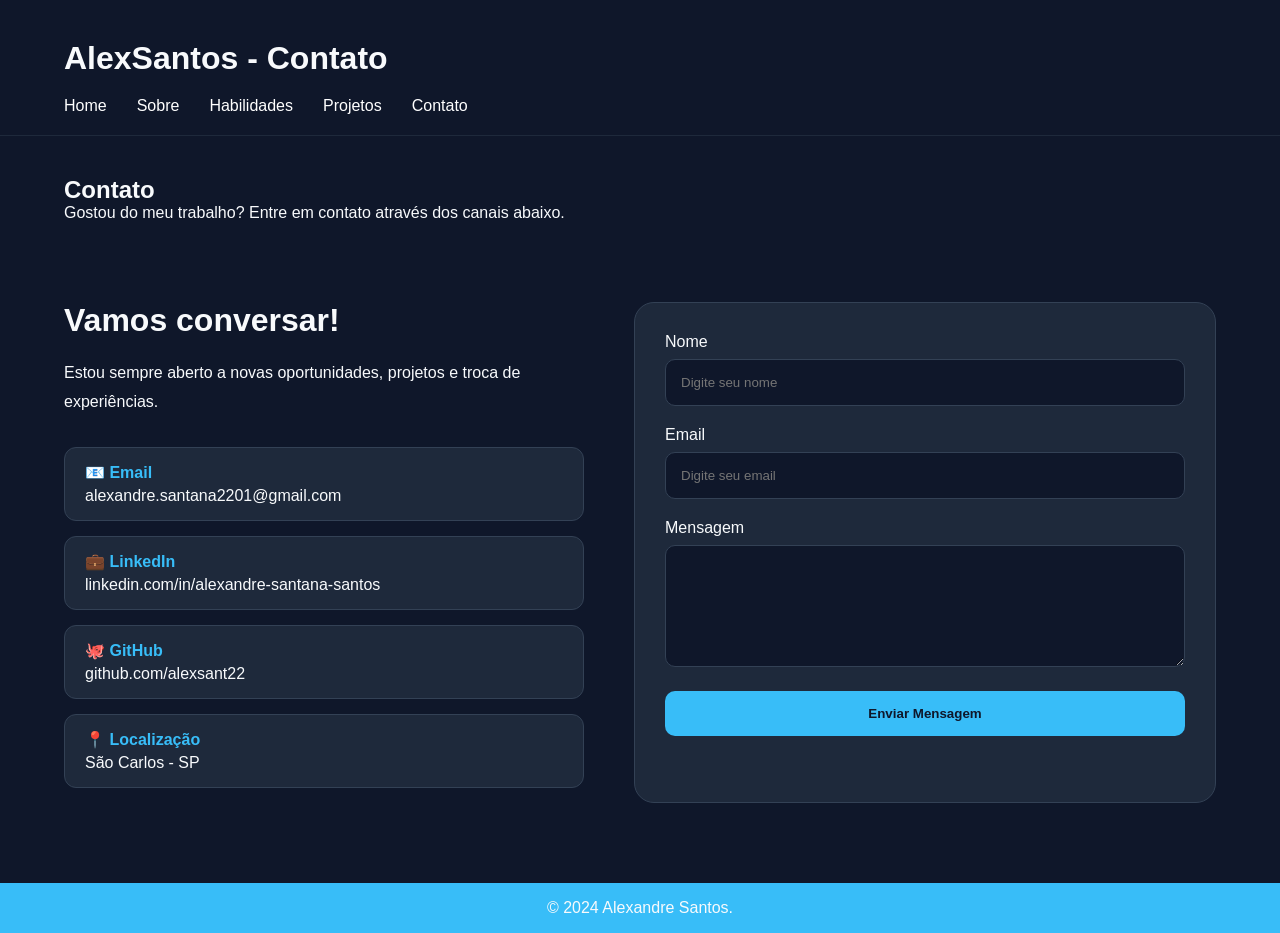
==== pages/contato.html @ c09bc086 "Adiciona página de contato com layout, informações de contato e formulário" ====
<!doctype html>
<html lang="pt-BR">
  <head>
    <meta charset="UTF-8" />
    <meta name="viewport" content="width=device-width, initial-scale=1.0" />
    <link rel="stylesheet" href="../assets/css/contato.css" />
    <title>AlexSantos - Contato</title>
  </head>
  <body>
    <header>
      <div class="container">
        <h1 class="logo">AlexSantos - Contato</h1>

        <nav>
          <ul>
            <li><a href="../index.html">Home</a></li>
            <li><a href="sobre.html">Sobre</a></li>
            <li><a href="habilidades.html">Habilidades</a></li>
            <li><a href="projetos.html">Projetos</a></li>
            <li><a href="contato.html">Contato</a></li>
          </ul>
        </nav>
      </div>
    </header>

    <main>
      <section class="page-banner">
        <div class="container">
          <h1>Contato</h1>

          <p>
            Gostou do meu trabalho? Entre em contato através dos canais abaixo.
          </p>
        </div>
      </section>

      <section class="contact">
        <div class="container contact-container">
          <div class="contact-info">
            <h2>Vamos conversar!</h2>

            <p>
              Estou sempre aberto a novas oportunidades, projetos e troca de
              experiências.
            </p>

            <div class="contact-item">
              <strong>📧 Email</strong>
              <p>alexandre.santana2201@gmail.com</p>
            </div>

            <div class="contact-item">
              <strong>💼 LinkedIn</strong>
              <a
                href="https://www.linkedin.com/in/alexandre-santana-santos/"
                target="_blank"
                class="contact-link"
              >
                linkedin.com/in/alexandre-santana-santos
              </a>
            </div>

            <div class="contact-item">
              <strong>🐙 GitHub</strong>

              <a
                href="https://github.com/alexsant22"
                target="_blank"
                class="contact-link"
              >
                github.com/alexsant22
              </a>
            </div>

            <div class="contact-item">
              <strong>📍 Localização</strong>
              <p>São Carlos - SP</p>
            </div>
          </div>

          <div class="contact-form">
            <form>
              <div class="form-group">
                <label for="nome">Nome</label>
                <input type="text" id="nome" placeholder="Digite seu nome" />
              </div>

              <div class="form-group">
                <label for="email">Email</label>
                <input type="email" id="email" placeholder="Digite seu email" />
              </div>

              <div class="form-group">
                <label for="mensagem">Mensagem</label>
                <textarea
                  id="mensagem"
                  rows="6"
                  placeholder="Digite sua mensagem"
                >
                </textarea>
              </div>

              <button type="submit">Enviar Mensagem</button>
            </form>
          </div>
        </div>
      </section>
    </main>

    <footer>
      <p>© 2024 Alexandre Santos.</p>
    </footer>
  </body>
</html>
---- assets/css/contato.css ----
* {
  margin: 0;
  padding: 0;
  box-sizing: border-box;
}

body {
  background: #0f172a;
  color: #f8fafc;
  font-family: Arial, sans-serif;
}

.container {
  width: 90%;
  max-width: 1200px;
  margin: auto;
}

.container h1 {
  margin-top: 40px;
}

header {
  position: sticky;
  top: 0;

  background: #0f172a;

  border-bottom: 1px solid #1e293b;
}

nav {
  display: flex;
  justify-content: space-between;
  align-items: center;

  padding: 20px 0;
}

nav ul {
  display: flex;
  gap: 30px;
  list-style: none;
}

nav a {
  color: white;
  text-decoration: none;
}

nav a:hover {
  color: #38bdf8;
}
.contact {
  padding: 80px 0;
}

.contact-container {
  display: flex;
  gap: 50px;
}

.contact-info {
  flex: 1;
}

.contact-info h2 {
  font-size: 2rem;
  margin-bottom: 20px;
}

.contact-info > p {
  margin-bottom: 30px;
  line-height: 1.8;
}

.contact-item {
  background: #1e293b;

  border: 1px solid #334155;

  border-radius: 12px;

  padding: 15px 20px;

  margin-bottom: 15px;

  transition: 0.3s;
}

.contact-item:hover {
  border-color: #38bdf8;

  transform: translateY(-3px);
}

.contact-item strong {
  display: block;

  color: #38bdf8;

  margin-bottom: 5px;
}

.contact-link {
  color: #f8fafc;

  text-decoration: none;
}

.contact-link:hover {
  color: #38bdf8;
}

.contact-form {
  flex: 1;

  background: #1e293b;

  padding: 30px;

  border-radius: 20px;

  border: 1px solid #334155;
}

.form-group {
  margin-bottom: 20px;
}

.form-group label {
  display: block;
  margin-bottom: 8px;
}

.form-group input,
.form-group textarea {
  width: 100%;

  padding: 15px;

  border: 1px solid #334155;

  border-radius: 10px;

  background: #0f172a;

  color: white;

  outline: none;
}

.form-group input:focus,
.form-group textarea:focus {
  border-color: #38bdf8;
}

.contact-form button {
  width: 100%;

  padding: 15px;

  border: none;

  border-radius: 10px;

  background: #38bdf8;

  color: #0f172a;

  font-weight: bold;

  cursor: pointer;

  transition: 0.3s;
}

.contact-form button:hover {
  transform: translateY(-3px);

  background: #60cfff;
}

@media (max-width: 900px) {
  .contact-container {
    flex-direction: column;
  }
}

footer {
  display: flex;
  justify-content: center;
  padding: 1rem 0;
  background: #38bdf8;
}
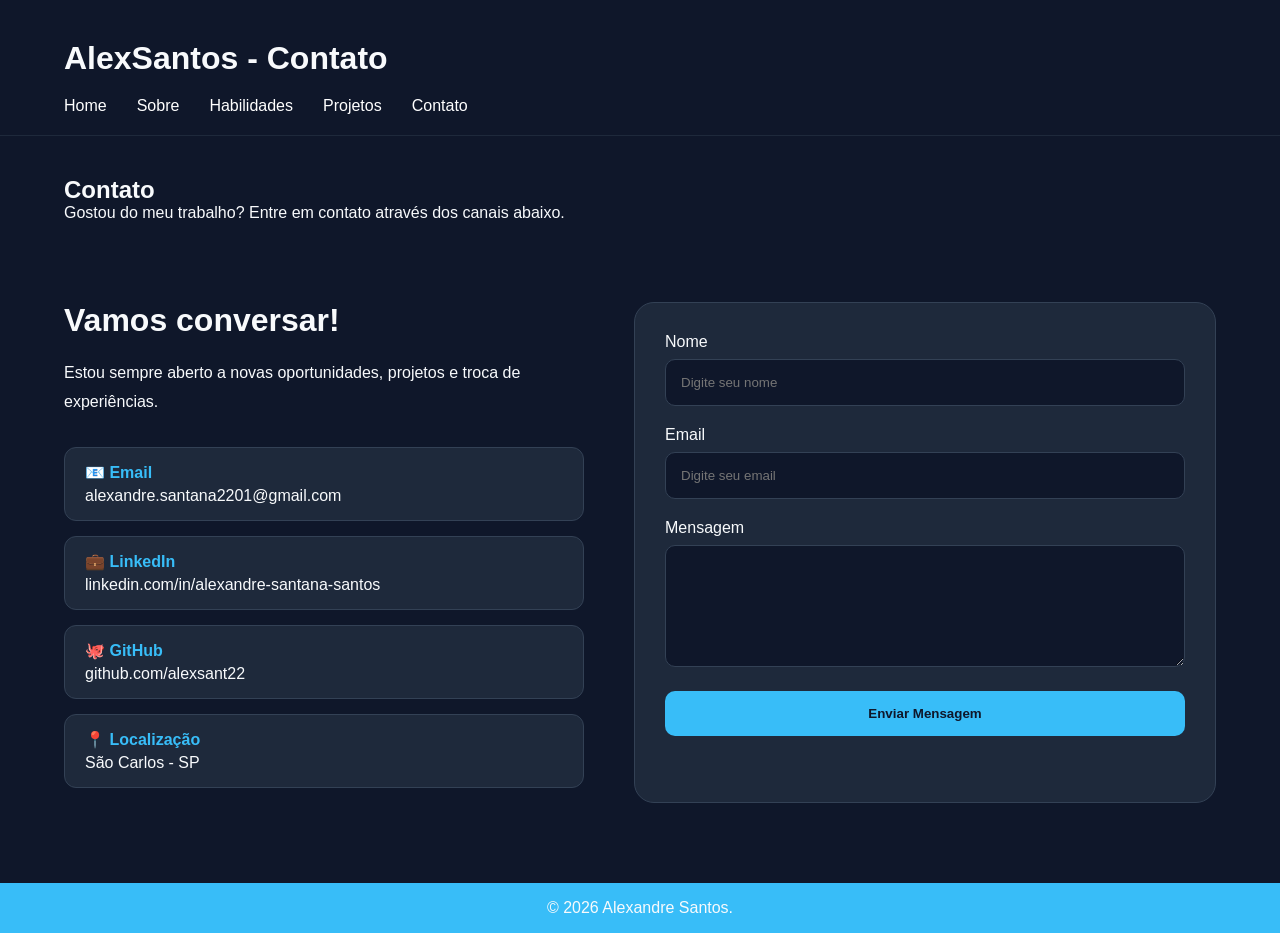
==== commit e3100e0c: "Ajusta o z-index do cabeçalho e modifica o padding da seção de metas; atualiza o ano de copyright pa" ====
--- a/pages/contato.html
+++ b/pages/contato.html
@@ -108,7 +108,7 @@
     </main>
 
     <footer>
-      <p>© 2024 Alexandre Santos.</p>
+      <p>© 2026 Alexandre Santos.</p>
     </footer>
   </body>
 </html>
--- a/assets/css/contato.css
+++ b/assets/css/contato.css
@@ -51,6 +51,7 @@
 nav a:hover {
   color: #38bdf8;
 }
+
 .contact {
   padding: 80px 0;
 }
@@ -92,6 +93,10 @@
   border-color: #38bdf8;
 
   transform: translateY(-3px);
+
+  box-shadow:
+    0 0 20px rgba(56, 189, 248, 0.3),
+    0 0 50px rgba(56, 189, 248, 0.15);
 }
 
 .contact-item strong {
@@ -122,6 +127,18 @@
   border-radius: 20px;
 
   border: 1px solid #334155;
+
+  transition: 0.3s;
+}
+
+.contact-form:hover {
+  border-color: #38bdf8;
+
+  transform: translateY(-3px);
+
+  box-shadow:
+    0 0 20px rgba(56, 189, 248, 0.3),
+    0 0 50px rgba(56, 189, 248, 0.15);
 }
 
 .form-group {
@@ -178,7 +195,8 @@
 .contact-form button:hover {
   transform: translateY(-3px);
 
-  background: #60cfff;
+  background: #0f172a;
+  color: #60cfff;
 }
 
 @media (max-width: 900px) {
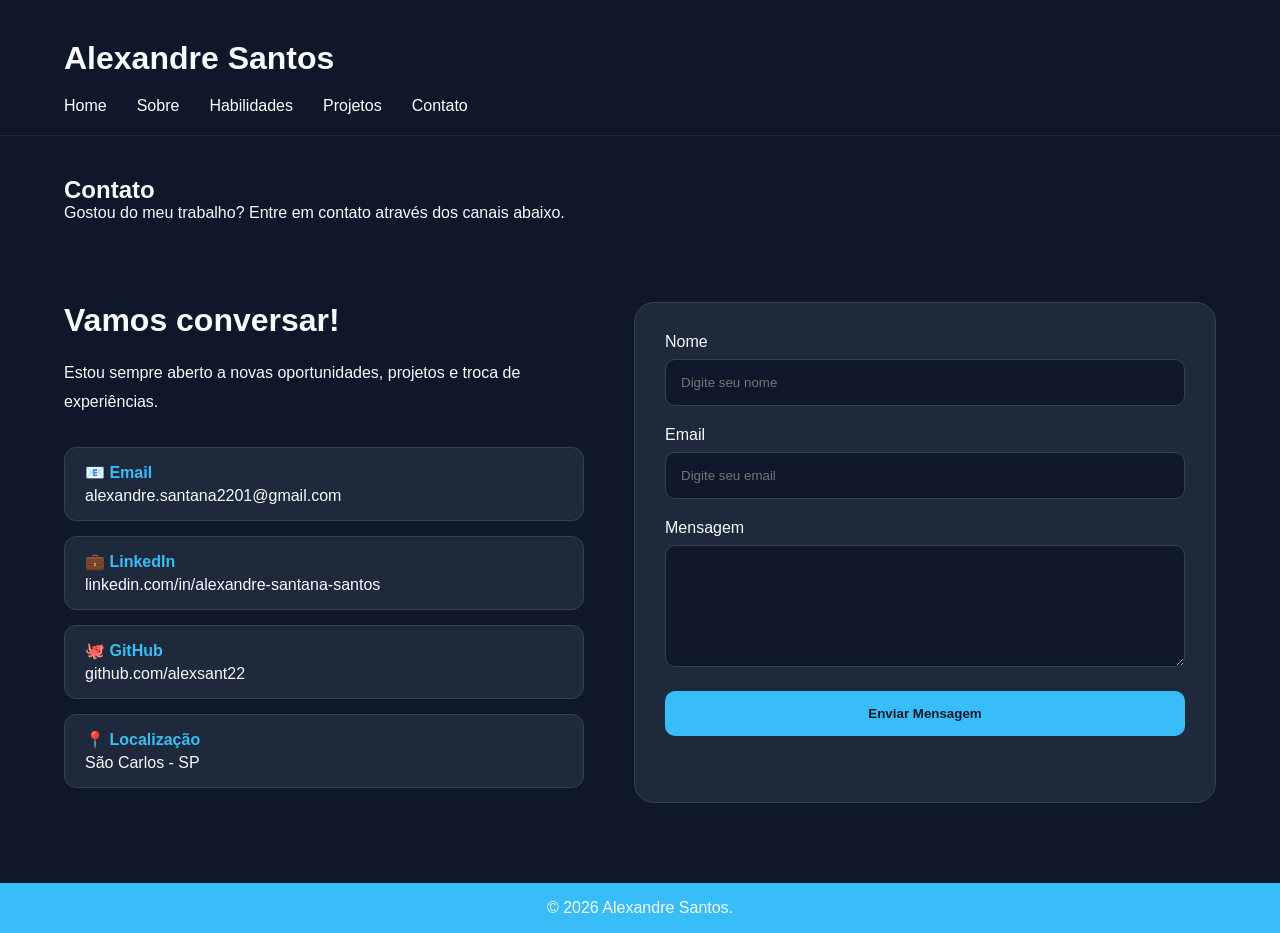
==== commit d10b5b5c: "Atualiza títulos das páginas para "Alexandre Santos" e ajusta estilos responsivos para dispositivos " ====
--- a/pages/contato.html
+++ b/pages/contato.html
@@ -9,7 +9,7 @@
   <body>
     <header>
       <div class="container">
-        <h1 class="logo">AlexSantos - Contato</h1>
+        <h1 class="logo">Alexandre Santos</h1>
 
         <nav>
           <ul>
--- a/assets/css/contato.css
+++ b/assets/css/contato.css
@@ -200,8 +200,120 @@
 }
 
 @media (max-width: 900px) {
+  header h1 {
+    text-align: center;
+  }
+
   .contact-container {
     flex-direction: column;
+  }
+}
+
+/* Tablets pequenos e smartphones grandes (max 600px) */
+@media (max-width: 600px) {
+  .container {
+    width: 95%;
+    padding: 10px;
+  }
+
+  nav {
+    flex-direction: column;
+    align-items: center;
+    gap: 12px;
+    padding: 16px 0;
+  }
+
+  nav ul {
+    flex-wrap: wrap;
+    gap: 16px;
+  }
+
+  .page-banner {
+    padding: 16px 0;
+  }
+
+  .page-banner h1 {
+    font-size: 2rem;
+    margin-bottom: 12px;
+  }
+
+  .page-banner p {
+    font-size: 0.95rem;
+  }
+
+  .contact {
+    padding: 40px 0;
+  }
+
+  .contact-container {
+    gap: 30px;
+  }
+
+  .contact-info h2 {
+    font-size: 1.5rem;
+    margin-bottom: 14px;
+  }
+
+  .contact-info > p {
+    font-size: 0.95rem;
+    margin-bottom: 20px;
+  }
+
+  .contact-item {
+    padding: 12px 16px;
+  }
+
+  .contact-item p,
+  .contact-link {
+    font-size: 0.9rem;
+    word-break: break-all;
+  }
+
+  .contact-form {
+    padding: 22px 18px;
+    border-radius: 14px;
+  }
+
+  .contact-form:hover {
+    transform: none;
+  }
+
+  .form-group input,
+  .form-group textarea {
+    padding: 12px;
+    font-size: 0.95rem;
+  }
+
+  .contact-form button {
+    padding: 13px;
+    font-size: 0.95rem;
+  }
+}
+
+/* Smartphones pequenos (max 400px) */
+@media (max-width: 400px) {
+  nav a {
+    font-size: 0.9rem;
+  }
+
+  nav ul {
+    gap: 12px;
+  }
+
+  .page-banner h1 {
+    font-size: 1.7rem;
+  }
+
+  .contact-info h2 {
+    font-size: 1.3rem;
+  }
+
+  .contact-item {
+    padding: 10px 14px;
+  }
+
+  .contact-form {
+    padding: 18px 14px;
   }
 }
 
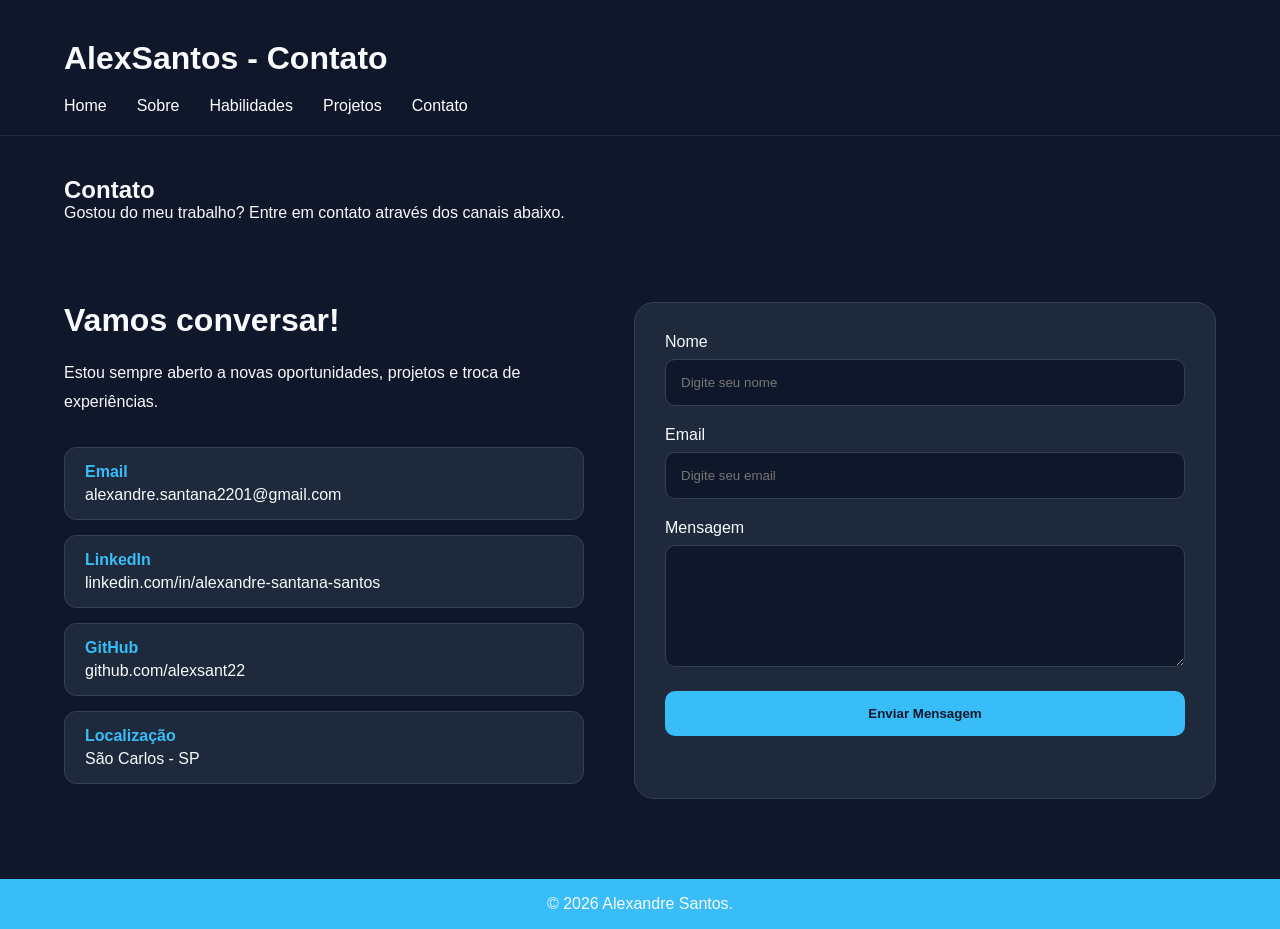
==== commit c3c78d7b: "Adiciona suporte ao plugin VLibras em todas as páginas para acessibilidade" ====
--- a/pages/contato.html
+++ b/pages/contato.html
@@ -9,7 +9,7 @@
   <body>
     <header>
       <div class="container">
-        <h1 class="logo">Alexandre Santos</h1>
+        <h1 class="logo">AlexSantos - Contato</h1>
 
         <nav>
           <ul>
@@ -45,12 +45,12 @@
             </p>
 
             <div class="contact-item">
-              <strong>📧 Email</strong>
+              <strong>Email</strong>
               <p>alexandre.santana2201@gmail.com</p>
             </div>
 
             <div class="contact-item">
-              <strong>💼 LinkedIn</strong>
+              <strong>LinkedIn</strong>
               <a
                 href="https://www.linkedin.com/in/alexandre-santana-santos/"
                 target="_blank"
@@ -61,7 +61,7 @@
             </div>
 
             <div class="contact-item">
-              <strong>🐙 GitHub</strong>
+              <strong>GitHub</strong>
 
               <a
                 href="https://github.com/alexsant22"
@@ -73,7 +73,7 @@
             </div>
 
             <div class="contact-item">
-              <strong>📍 Localização</strong>
+              <strong>Localização</strong>
               <p>São Carlos - SP</p>
             </div>
           </div>
@@ -110,5 +110,18 @@
     <footer>
       <p>© 2026 Alexandre Santos.</p>
     </footer>
+
+    <div vw class="enabled">
+      <div vw-access-button class="active"></div>
+      <div vw-plugin-wrapper>
+        <div class="vw-plugin-top-wrapper"></div>
+      </div>
+    </div>
+
+    <script src="https://vlibras.gov.br/app/vlibras-plugin.js"></script>
+
+    <script>
+      new window.VLibras.Widget("https://vlibras.gov.br/app");
+    </script>
   </body>
 </html>
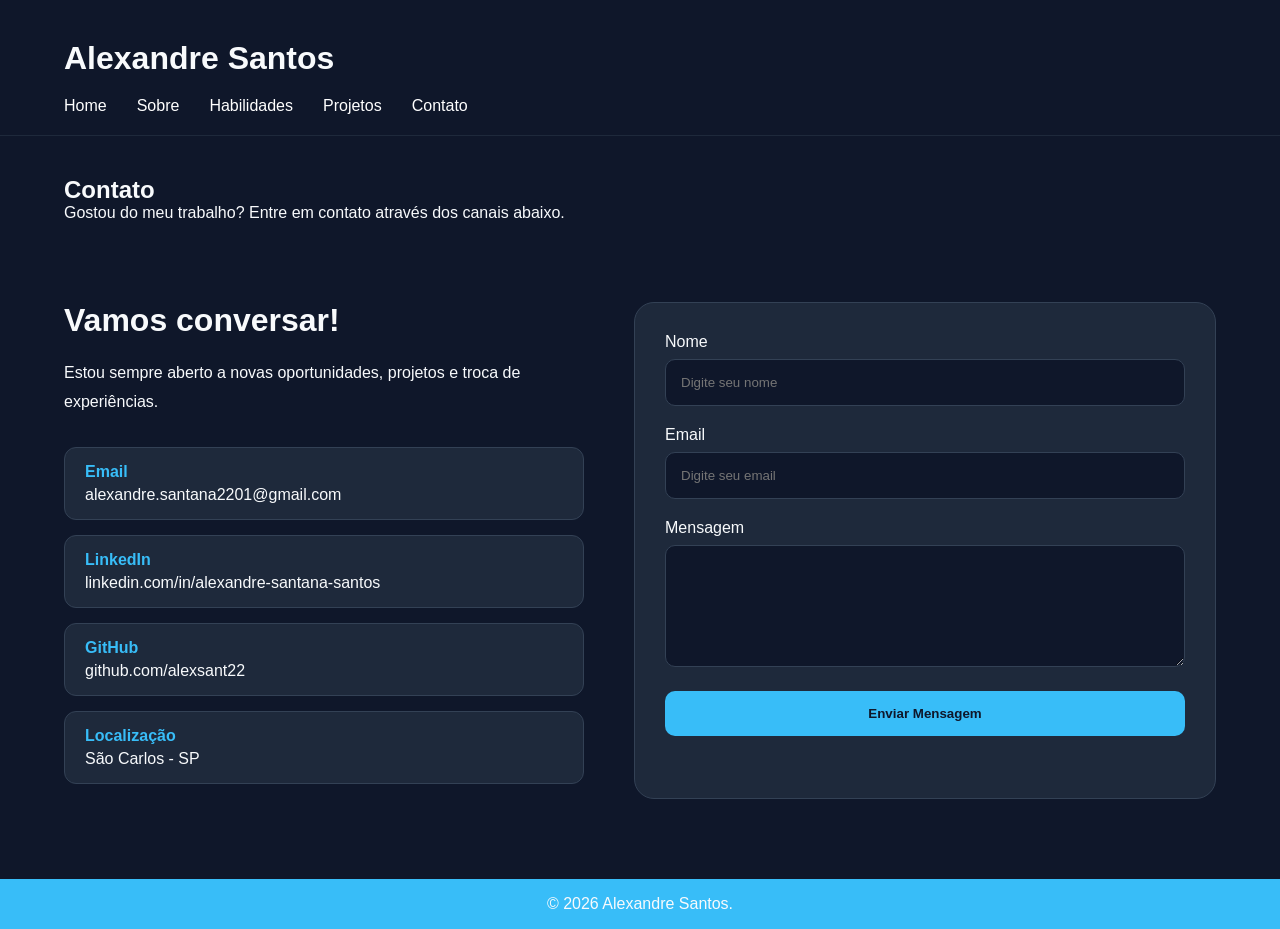
==== commit 9454b0b6: "Merge pull request #8 from alexsant22/dev Adiciona suporte ao plugin VLibras em todas as páginas par" ====
--- a/pages/contato.html
+++ b/pages/contato.html
@@ -9,7 +9,7 @@
   <body>
     <header>
       <div class="container">
-        <h1 class="logo">AlexSantos - Contato</h1>
+        <h1 class="logo">Alexandre Santos</h1>
 
         <nav>
           <ul>
